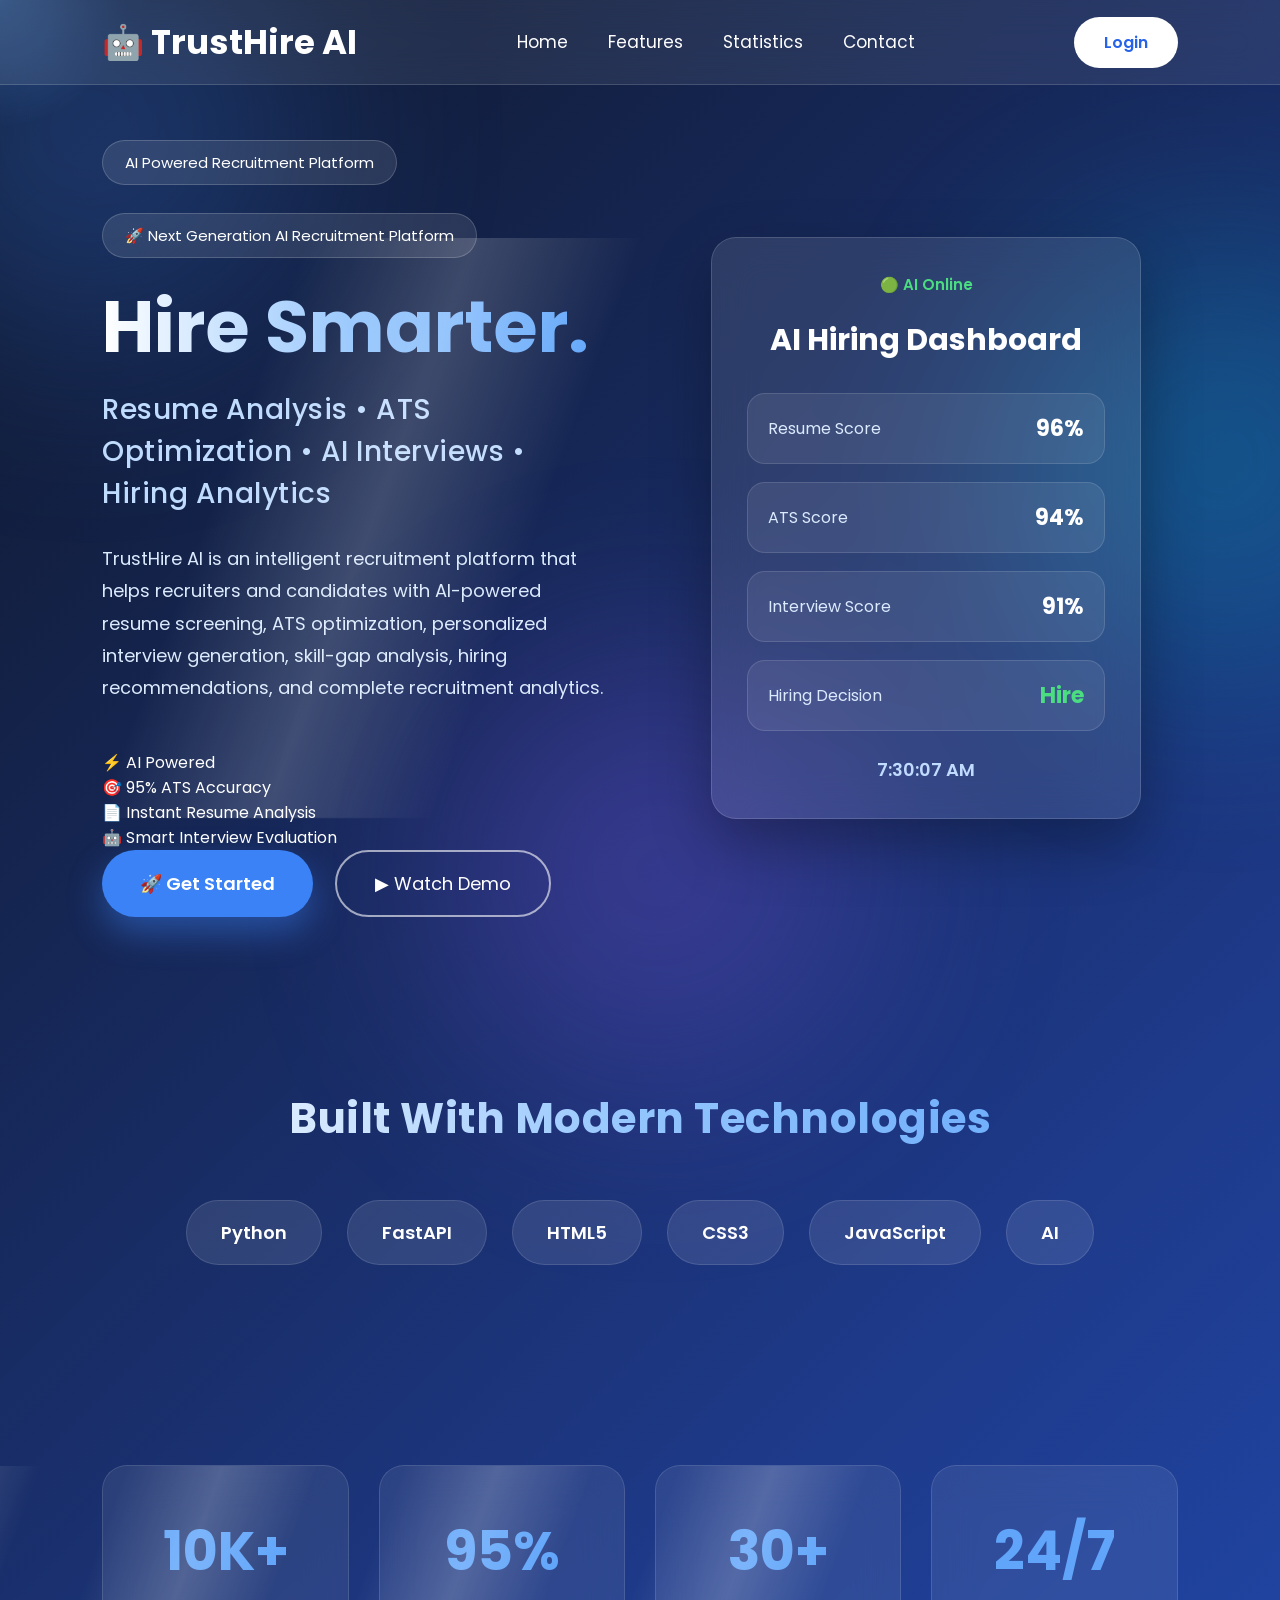
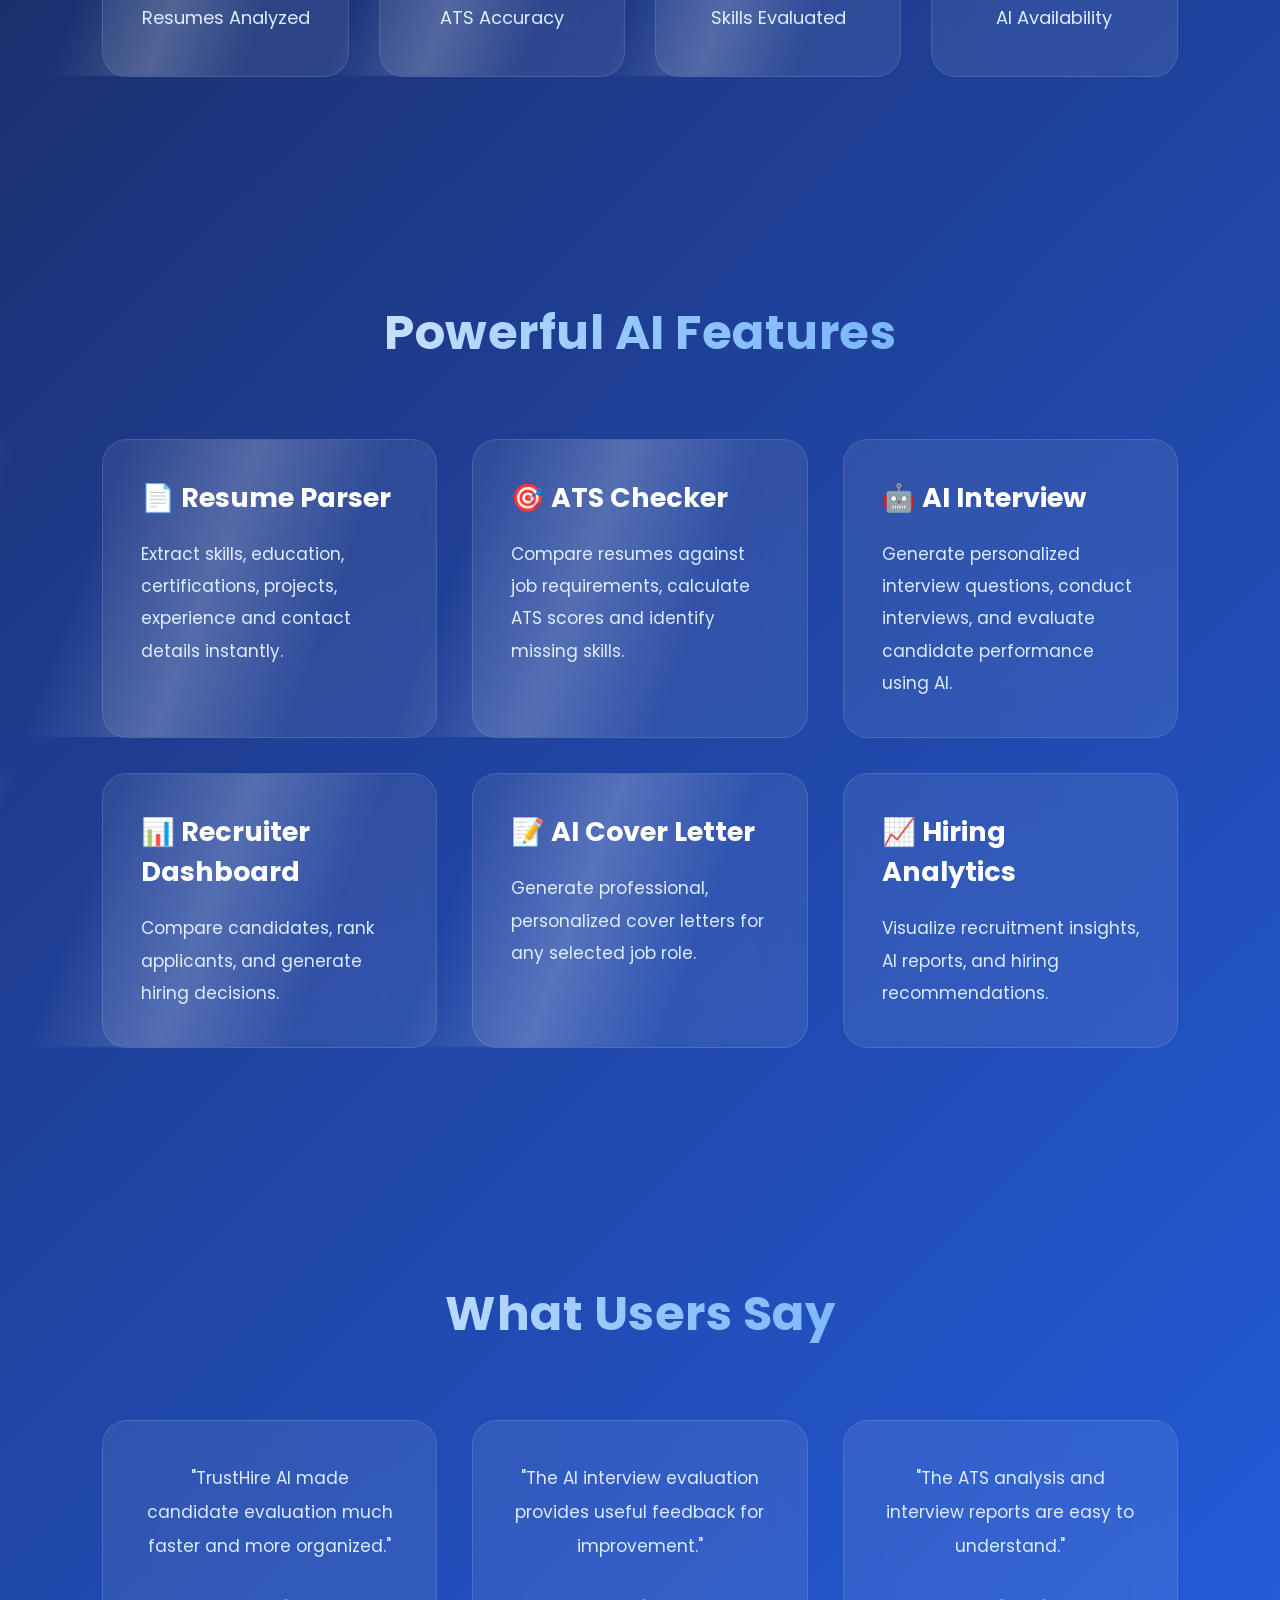
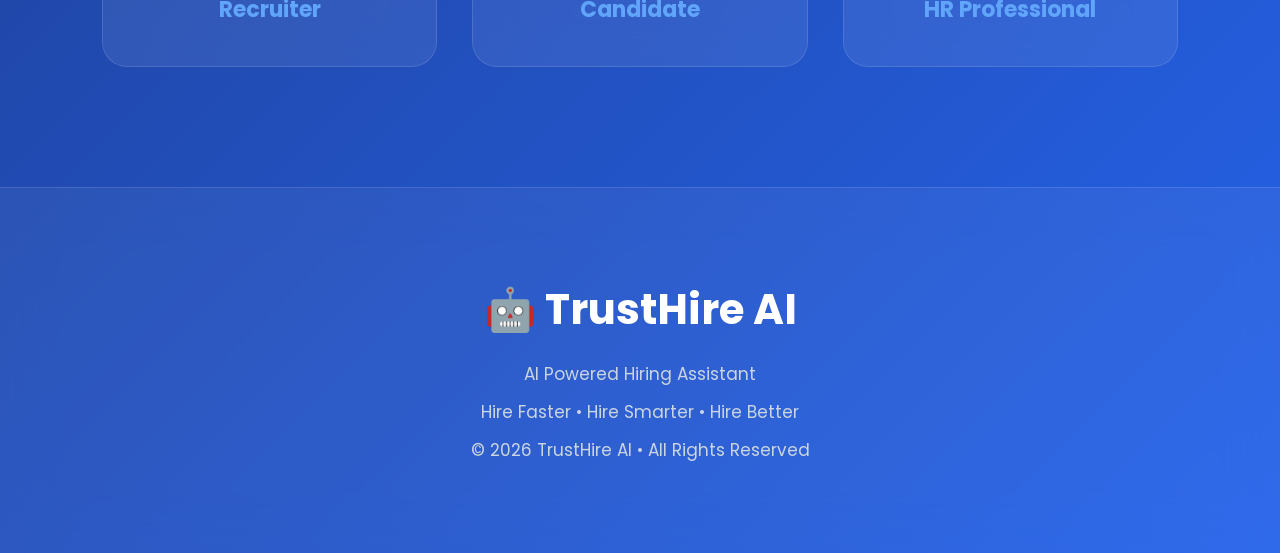
==== frontend/index.html @ 92799401 "Initial commit: TrustHire AI" ====
<!DOCTYPE html>
<html lang="en">

<head>

    <meta charset="UTF-8">

    <meta name="viewport"
        content="width=device-width, initial-scale=1.0">

    <title>TrustHire AI</title>

    <link rel="stylesheet"
        href="/frontend/css/home.css">

    <link href="https://fonts.googleapis.com/css2?family=Poppins:wght@300;400;500;600;700&display=swap"
        rel="stylesheet">

</head>

<body>

    <!-- ================= Loading Screen ================= -->

    <div id="loader">

        <div class="loaderCircle"></div>

        <h1>TrustHire AI</h1>

        <p>Preparing AI Hiring Assistant...</p>

    </div>

    <!-- ================= Mouse Glow ================= -->

    <div class="mouseGlow"></div>

    <div class="blob blob1"></div>
    <div class="blob blob2"></div>
    <div class="blob blob3"></div>

    <!-- ================= Navbar ================= -->

    <nav class="glassNav">

        <div class="logo">

            🤖 TrustHire AI

        </div>

        <ul>

            <li><a href="#">Home</a></li>

            <li><a href="#features">Features</a></li>

            <li><a href="#stats">Statistics</a></li>

            <li><a href="#contact">Contact</a></li>

        </ul>

        <button class="loginBtn">

            Login

        </button>

    </nav>

    <!-- ================= Hero ================= -->

    <section class="hero reveal">

        <div class="hero-left">

            <span class="badge">

                AI Powered Recruitment Platform

            </span>

            <span class="badge">

    🚀 Next Generation AI Recruitment Platform

</span>

        <h1>

            Hire Smarter.
            Recruit Faster.
            Build Better Teams.

        </h1>

    <h2>

            Resume Analysis • ATS Optimization • AI Interviews • Hiring Analytics

    </h2>

<p>

            TrustHire AI is an intelligent recruitment platform that helps
            recruiters and candidates with AI-powered resume screening,
            ATS optimization, personalized interview generation,
            skill-gap analysis, hiring recommendations,
            and complete recruitment analytics.

</p>

        <div class="hero-highlights">

            <div>⚡ AI Powered</div>

            <div>🎯 95% ATS Accuracy</div>

            <div>📄 Instant Resume Analysis</div>

            <div>🤖 Smart Interview Evaluation</div>

            </div>

            <div class="heroButtons">

                <button id="uploadBtn"
                    onclick="window.location.href='/frontend/upload.html'">

                    🚀 Get Started

                </button>

                <button class="secondaryBtn">

                    ▶ Watch Demo

                </button>

            </div>

        </div>

        <div class="hero-right">

            <div class="dashboard">

                <h3>AI Hiring Dashboard</h3>

                <div class="progressCard">

                    <span>Resume Score</span>

                    <span id="resumeCounter">0%</span>

                </div>

                <div class="progressCard">

                    <span>ATS Score</span>

                    <span id="atsCounter">0%</span>

                </div>

                <div class="progressCard">

                    <span>Interview Score</span>

                    <span id="interviewCounter">0%</span>

                </div>

                <div class="progressCard">

                    <span>Hiring Decision</span>

                    <span class="hire">

                        Hire

                    </span>

                </div>

            </div>

        </div>

    </section>

    <!-- ================= Trusted Technologies ================= -->

    <section
        class="trusted reveal">

        <h2>

            Built With Modern Technologies

        </h2>

        <div class="logos">

            <span>Python</span>

            <span>FastAPI</span>

            <span>HTML5</span>

            <span>CSS3</span>

            <span>JavaScript</span>

            <span>AI</span>

        </div>

    </section>

    <!-- ================= Statistics ================= -->

    <section
        id="stats"
        class="stats reveal">

        <div class="statCard">

            <h1>10K+</h1>

            <p>Resumes Analyzed</p>

        </div>

        <div class="statCard">

            <h1>95%</h1>

            <p>ATS Accuracy</p>

        </div>

        <div class="statCard">

            <h1>30+</h1>

            <p>Skills Evaluated</p>

        </div>

        <div class="statCard">

            <h1>24/7</h1>

            <p>AI Availability</p>

        </div>

    </section>

    <!-- ================= Features ================= -->

    <section
        id="features"
        class="features reveal">

        <h2>

            Powerful AI Features

        </h2>

        <div class="featureGrid">

            <div class="card">

                <h3>📄 Resume Parser</h3>

                <p>

                    Extract skills, education,
                    certifications, projects,
                    experience and contact details instantly.

                </p>

            </div>

            <div class="card">

                <h3>🎯 ATS Checker</h3>

                <p>

                    Compare resumes against job requirements,
                    calculate ATS scores and identify missing skills.

                </p>

            </div>

            <div class="card">

                <h3>🤖 AI Interview</h3>

                <p>

                    Generate personalized interview questions,
                    conduct interviews,
                    and evaluate candidate performance using AI.

                </p>

            </div>

            <div class="card">

                <h3>📊 Recruiter Dashboard</h3>

                <p>

                    Compare candidates,
                    rank applicants,
                    and generate hiring decisions.

                </p>

            </div>

            <div class="card">

                <h3>📝 AI Cover Letter</h3>

                <p>

                    Generate professional,
                    personalized cover letters
                    for any selected job role.

                </p>

            </div>

            <div class="card">

                <h3>📈 Hiring Analytics</h3>

                <p>

                    Visualize recruitment insights,
                    AI reports,
                    and hiring recommendations.

                </p>

            </div>

        </div>

    </section>

    <!-- ================= Testimonials ================= -->

    <section
        class="testimonials reveal">

        <h2>

            What Users Say

        </h2>

        <div class="testimonialGrid">

            <div class="testimonial">

                <p>

                    "TrustHire AI made candidate evaluation much faster and more organized."

                </p>

                <h4>

                    Recruiter

                </h4>

            </div>

            <div class="testimonial">

                <p>

                    "The AI interview evaluation provides useful feedback for improvement."

                </p>

                <h4>

                    Candidate

                </h4>

            </div>

            <div class="testimonial">

                <p>

                    "The ATS analysis and interview reports are easy to understand."

                </p>

                <h4>

                    HR Professional

                </h4>

            </div>

        </div>

    </section>

    <!-- ================= Footer ================= -->

    <footer
        id="contact"
        class="reveal">

        <h2>

            🤖 TrustHire AI

        </h2>

        <p>

            AI Powered Hiring Assistant

        </p>

        <p>

            Hire Faster • Hire Smarter • Hire Better

        </p>

        <p>

            © 2026 TrustHire AI • All Rights Reserved

        </p>

    </footer>

    <script src="/frontend/js/app.js"></script>

</body>

</html>
---- frontend/css/home.css ----
/* ==========================================
   TrustHire AI
   Premium Home Page
========================================== */

*{
    margin:0;
    padding:0;
    box-sizing:border-box;
    font-family:'Poppins',sans-serif;
}

html{
    scroll-behavior:smooth;
}

body{

    background:linear-gradient(
        135deg,
        #0f172a 0%,
        #1e3a8a 45%,
        #2563eb 100%
    );

    color:#ffffff;

    overflow-x:hidden;

    position:relative;

}

/* ==========================================
Loader
========================================== */

#loader{

    position:fixed;

    inset:0;

    background:#0f172a;

    display:flex;

    flex-direction:column;

    justify-content:center;

    align-items:center;

    z-index:999999;

    transition:.7s;

}

.loaderCircle{

    width:85px;

    height:85px;

    border-radius:50%;

    border:8px solid rgba(255,255,255,.25);

    border-top:8px solid #60a5fa;

    animation:spin 1s linear infinite;

    margin-bottom:25px;

}

#loader h1{

    font-size:34px;

    margin-bottom:10px;

}

#loader p{

    color:#cbd5e1;

}

@keyframes spin{

    100%{

        transform:rotate(360deg);

    }

}

/* ==========================================
Animated Background
========================================== */

.blob{

    position:fixed;

    width:420px;

    height:420px;

    border-radius:50%;

    filter:blur(110px);

    opacity:.28;

    z-index:-2;

    animation:blobMove 18s infinite alternate;

}

.blob1{

    background:#3b82f6;

    left:-120px;

    top:-80px;

}

.blob2{

    background:#06b6d4;

    right:-150px;

    top:250px;

}

.blob3{

    background:#8b5cf6;

    left:35%;

    bottom:-180px;

}

@keyframes blobMove{

    from{

        transform:translate(0,0);

    }

    to{

        transform:translate(120px,-70px) scale(1.15);

    }

}

/* ==========================================
Mouse Glow
========================================== */

.mouseGlow{

    position:fixed;

    width:260px;

    height:260px;

    border-radius:50%;

    background:

    radial-gradient(

        rgba(96,165,250,.30),

        transparent 70%

    );

    pointer-events:none;

    transform:translate(-50%,-50%);

    z-index:-1;

}

/* ==========================================
Navbar
========================================== */

.glassNav{

    width:100%;

    height:85px;

    position:fixed;

    top:0;

    left:0;

    display:flex;

    justify-content:space-between;

    align-items:center;

    padding:0 8%;

    backdrop-filter:blur(18px);

    background:rgba(255,255,255,.08);

    border-bottom:1px solid rgba(255,255,255,.15);

    z-index:1000;

}

.logo{

    font-size:34px;

    font-weight:700;

    color:white;

}

.glassNav ul{

    display:flex;

    list-style:none;

    gap:40px;

}

.glassNav ul li a{

    text-decoration:none;

    color:white;

    font-size:17px;

    transition:.3s;

}

.glassNav ul li a:hover{

    color:#60a5fa;

}

.loginBtn{

    padding:13px 30px;

    border:none;

    border-radius:40px;

    background:white;

    color:#2563eb;

    font-size:16px;

    font-weight:600;

    cursor:pointer;

    transition:.35s;

}

.loginBtn:hover{

    background:#2563eb;

    color:white;

    transform:translateY(-3px);

}

/* ==========================================
Hero
========================================== */

.hero{

    min-height:100vh;

    display:flex;

    justify-content:space-between;

    align-items:center;

    gap:70px;

    padding:140px 8% 80px;

}

.hero-left{

    flex:1;

}

.badge{

    display:inline-block;

    padding:10px 22px;

    border-radius:40px;

    background:rgba(255,255,255,.10);

    border:1px solid rgba(255,255,255,.18);

    margin-bottom:28px;

    font-size:15px;

}

.hero-left h1{

    font-size:72px;

    line-height:1.15;

    margin-bottom:20px;

}

.hero-left h2{

    color:#bfdbfe;

    font-size:28px;

    font-weight:500;

    margin-bottom:28px;

}

.hero-left p{

    color:#dbeafe;

    font-size:18px;

    line-height:1.8;

    max-width:700px;

    margin-bottom:45px;

}

/* ==========================================
Hero Buttons
========================================== */

.heroButtons{

    display:flex;

    gap:22px;

    flex-wrap:wrap;

}

#uploadBtn{

    padding:18px 38px;

    border:none;

    border-radius:50px;

    background:#3b82f6;

    color:white;

    font-size:18px;

    font-weight:600;

    cursor:pointer;

    transition:.35s;

    box-shadow:0 15px 35px rgba(59,130,246,.45);

}

#uploadBtn:hover{

    transform:translateY(-5px);

    background:#2563eb;

}

.secondaryBtn{

    padding:18px 38px;

    border-radius:50px;

    border:2px solid rgba(255,255,255,.6);

    background:transparent;

    color:white;

    cursor:pointer;

    font-size:18px;

    transition:.35s;

}

.secondaryBtn:hover{

    background:white;

    color:#2563eb;

}

/* ==========================================
Hero Dashboard
========================================== */

.hero-right{

    flex:1;

    display:flex;

    justify-content:center;

}

.dashboard{

    width:430px;

    background:rgba(255,255,255,.10);

    backdrop-filter:blur(22px);

    border:1px solid rgba(255,255,255,.15);

    border-radius:25px;

    padding:35px;

    box-shadow:0 25px 60px rgba(0,0,0,.30);

    animation:floatCard 5s ease-in-out infinite;

}

.dashboard h3{

    text-align:center;

    font-size:30px;

    margin-bottom:30px;

}
/* ==========================================
Dashboard Cards
========================================== */

.progressCard{

    display:flex;

    justify-content:space-between;

    align-items:center;

    padding:18px 20px;

    margin:18px 0;

    border-radius:18px;

    background:rgba(255,255,255,.08);

    border:1px solid rgba(255,255,255,.12);

    transition:.35s;

}

.progressCard:hover{

    transform:translateY(-6px);

    background:rgba(255,255,255,.14);

}

.progressCard span:first-child{

    color:#dbeafe;

    font-size:16px;

}

.progressCard span:last-child{

    font-size:22px;

    font-weight:700;

    color:#ffffff;

}

.hire{

    color:#4ade80 !important;

}

.status{

    text-align:center;

    margin-bottom:22px;

    font-size:15px;

    font-weight:600;

    color:#4ade80;

}

.clock{

    margin-top:25px;

    text-align:center;

    color:#bfdbfe;

    font-size:18px;

    font-weight:600;

}

@keyframes floatCard{

    0%{

        transform:translateY(0px);

    }

    50%{

        transform:translateY(-14px);

    }

    100%{

        transform:translateY(0px);

    }

}

/* ==========================================
Trusted Technologies
========================================== */

.trusted{

    padding:90px 8%;

    text-align:center;

}

.trusted h2{

    font-size:42px;

    margin-bottom:50px;

}

.logos{

    display:flex;

    justify-content:center;

    align-items:center;

    flex-wrap:wrap;

    gap:25px;

}

.logos span{

    padding:18px 34px;

    border-radius:50px;

    background:rgba(255,255,255,.10);

    border:1px solid rgba(255,255,255,.12);

    font-size:18px;

    font-weight:600;

    transition:.35s;

}

.logos span:hover{

    background:#2563eb;

    transform:translateY(-6px);

}

/* ==========================================
Statistics
========================================== */

.stats{

    padding:110px 8%;

    display:grid;

    grid-template-columns:repeat(4,1fr);

    gap:30px;

}

.statCard{

    text-align:center;

    padding:45px 25px;

    border-radius:25px;

    background:rgba(255,255,255,.08);

    border:1px solid rgba(255,255,255,.12);

    backdrop-filter:blur(20px);

    transition:.35s;

}

.statCard:hover{

    transform:translateY(-10px);

    background:rgba(255,255,255,.14);

}

.statCard h1{

    font-size:54px;

    color:#60a5fa;

    margin-bottom:12px;

}

.statCard p{

    color:#dbeafe;

    font-size:18px;

}

/* ==========================================
Features
========================================== */

.features{

    padding:110px 8%;

}

.features h2{

    text-align:center;

    font-size:48px;

    margin-bottom:70px;

}

.featureGrid{

    display:grid;

    grid-template-columns:repeat(3,1fr);

    gap:35px;

}

.card{

    background:rgba(255,255,255,.08);

    border-radius:25px;

    padding:38px;

    border:1px solid rgba(255,255,255,.12);

    backdrop-filter:blur(20px);

    transition:.35s;

}

.card:hover{

    transform:translateY(-10px);

    background:rgba(255,255,255,.15);

}

.card h3{

    font-size:27px;

    margin-bottom:20px;

}

.card p{

    color:#dbeafe;

    line-height:1.9;

    font-size:17px;

}

/* ==========================================
Section Titles
========================================== */

section h2{

    letter-spacing:.5px;

}

section{

    position:relative;

}
/* ==========================================
Testimonials
========================================== */

.testimonials{

    padding:120px 8%;

    text-align:center;

}

.testimonials h2{

    font-size:48px;

    margin-bottom:70px;

}

.testimonialGrid{

    display:grid;

    grid-template-columns:repeat(3,1fr);

    gap:35px;

}

.testimonial{

    padding:40px;

    border-radius:25px;

    background:rgba(255,255,255,.08);

    backdrop-filter:blur(20px);

    border:1px solid rgba(255,255,255,.12);

    transition:.4s;

    position:relative;

    overflow:hidden;

}

.testimonial::before{

    content:"";

    position:absolute;

    width:180px;

    height:180px;

    background:rgba(96,165,250,.18);

    border-radius:50%;

    top:-80px;

    right:-80px;

    transition:.5s;

}

.testimonial:hover{

    transform:translateY(-12px);

    background:rgba(255,255,255,.15);

}

.testimonial:hover::before{

    transform:scale(1.3);

}

.testimonial p{

    color:#dbeafe;

    line-height:2;

    font-size:17px;

    margin-bottom:30px;

}

.testimonial h4{

    color:#60a5fa;

    font-size:22px;

}

/* ==========================================
Footer
========================================== */

footer{

    padding:90px 8%;

    text-align:center;

    background:rgba(255,255,255,.05);

    backdrop-filter:blur(25px);

    border-top:1px solid rgba(255,255,255,.12);

}

footer h2{

    font-size:42px;

    margin-bottom:20px;

}

footer p{

    color:#cbd5e1;

    margin-top:12px;

    font-size:17px;

}

/* ==========================================
Scroll Reveal
========================================== */

.reveal{

    opacity:0;

    transform:translateY(80px);

    transition:1s;

}

.reveal.active{

    opacity:1;

    transform:translateY(0);

}

/* ==========================================
Hover Glow Effect
========================================== */

.card,
.statCard,
.testimonial,
.progressCard{

    position:relative;

}

.card::after,
.statCard::after,
.testimonial::after,
.progressCard::after{

    content:"";

    position:absolute;

    inset:0;

    border-radius:inherit;

    opacity:0;

    transition:.4s;

    box-shadow:

    0 0 40px rgba(96,165,250,.30);

}

.card:hover::after,
.statCard:hover::after,
.testimonial:hover::after,
.progressCard:hover::after{

    opacity:1;

}

/* ==========================================
Floating Animation
========================================== */

@keyframes float{

    0%{

        transform:translateY(0px);

    }

    50%{

        transform:translateY(-10px);

    }

    100%{

        transform:translateY(0px);

    }

}

.dashboard{

    animation:float 5s ease-in-out infinite;

}

/* ==========================================
Gradient Text
========================================== */

.hero h1,
.features h2,
.stats h2,
.trusted h2,
.testimonials h2{

    background:linear-gradient(
        90deg,
        #ffffff,
        #93c5fd,
        #60a5fa
    );

    background-clip: text;
    -webkit-background-clip: text;
    -webkit-text-fill-color: transparent;
    color: transparent;

}

/* ==========================================
Selection Color
========================================== */

::selection{

    background:#3b82f6;

    color:white;

}

/* ==========================================
Scrollbar
========================================== */

::-webkit-scrollbar{

    width:10px;

}

::-webkit-scrollbar-track{

    background:#0f172a;

}

::-webkit-scrollbar-thumb{

    background:#3b82f6;

    border-radius:20px;

}

::-webkit-scrollbar-thumb:hover{

    background:#2563eb;

}
/* ==========================================
Responsive Design
========================================== */

@media (max-width:1200px){

.hero{

flex-direction:column;

text-align:center;

padding-top:140px;

}

.hero-left{

order:2;

}

.hero-right{

order:1;

}

.stats{

grid-template-columns:repeat(2,1fr);

}

.featureGrid{

grid-template-columns:repeat(2,1fr);

}

.testimonialGrid{

grid-template-columns:repeat(2,1fr);

}

}

/* ==========================================
Tablet
========================================== */

@media (max-width:900px){

.glassNav{

padding:0 25px;

}

.glassNav ul{

display:none;

}

.hero{

padding:120px 30px 80px;

}

.hero-left h1{

font-size:54px;

}

.hero-left h2{

font-size:24px;

}

.dashboard{

width:100%;

max-width:500px;

}

.stats{

grid-template-columns:1fr;

}

.featureGrid{

grid-template-columns:1fr;

}

.testimonialGrid{

grid-template-columns:1fr;

}

}

/* ==========================================
Mobile
========================================== */

@media (max-width:600px){

.logo{

font-size:26px;

}

.hero{

padding:110px 20px 60px;

}

.hero-left h1{

font-size:40px;

}

.hero-left h2{

font-size:20px;

}

.hero-left p{

font-size:16px;

}

.heroButtons{

flex-direction:column;

}

#uploadBtn,

.secondaryBtn{

width:100%;

}

.dashboard{

padding:25px;

}

.progressCard{

padding:15px;

}

.features{

padding:70px 20px;

}

.stats{

padding:70px 20px;

}

.testimonials{

padding:70px 20px;

}

.trusted{

padding:70px 20px;

}

footer{

padding:60px 20px;

}

}

/* ==========================================
Back To Top Button
========================================== */

#topBtn{

position:fixed;

bottom:30px;

right:30px;

width:55px;

height:55px;

border:none;

border-radius:50%;

background:#2563eb;

color:white;

font-size:22px;

cursor:pointer;

box-shadow:0 15px 35px rgba(37,99,235,.35);

opacity:0;

visibility:hidden;

transition:.35s;

z-index:999;

}

#topBtn:hover{

transform:translateY(-5px);

background:#1d4ed8;

}

#topBtn.show{

opacity:1;

visibility:visible;

}

/* ==========================================
Utility Classes
========================================== */

.hidden{

display:none;

}

.text-center{

text-align:center;

}

.mt-20{

margin-top:20px;

}

.mt-40{

margin-top:40px;

}

.mb-20{

margin-bottom:20px;

}

.mb-40{

margin-bottom:40px;

}

/* ==========================================
Smooth Fade Animation
========================================== */

.fadeIn{

animation:fadeIn .8s ease forwards;

}

@keyframes fadeIn{

from{

opacity:0;

transform:translateY(30px);

}

to{

opacity:1;

transform:translateY(0);

}

}

/* ==========================================
Pulse Animation
========================================== */

@keyframes pulse{

0%{

transform:scale(1);

}

50%{

transform:scale(1.04);

}

100%{

transform:scale(1);

}

}

#uploadBtn{

animation:pulse 2.5s infinite;

}

/* ==========================================
Glass Border Shine
========================================== */

.card::before,
.statCard::before,
.dashboard::before,
.testimonial::before{

content:"";

position:absolute;

top:0;

left:-120%;

width:80%;

height:100%;

background:linear-gradient(

90deg,

transparent,

rgba(255,255,255,.18),

transparent

);

transform:skewX(-20deg);

transition:.8s;

pointer-events:none;

}

.card:hover::before,
.statCard:hover::before,
.dashboard:hover::before,
.testimonial:hover::before{

left:130%;

}

/* ==========================================
End of Home CSS
Version 2.0
TrustHire AI
========================================== */
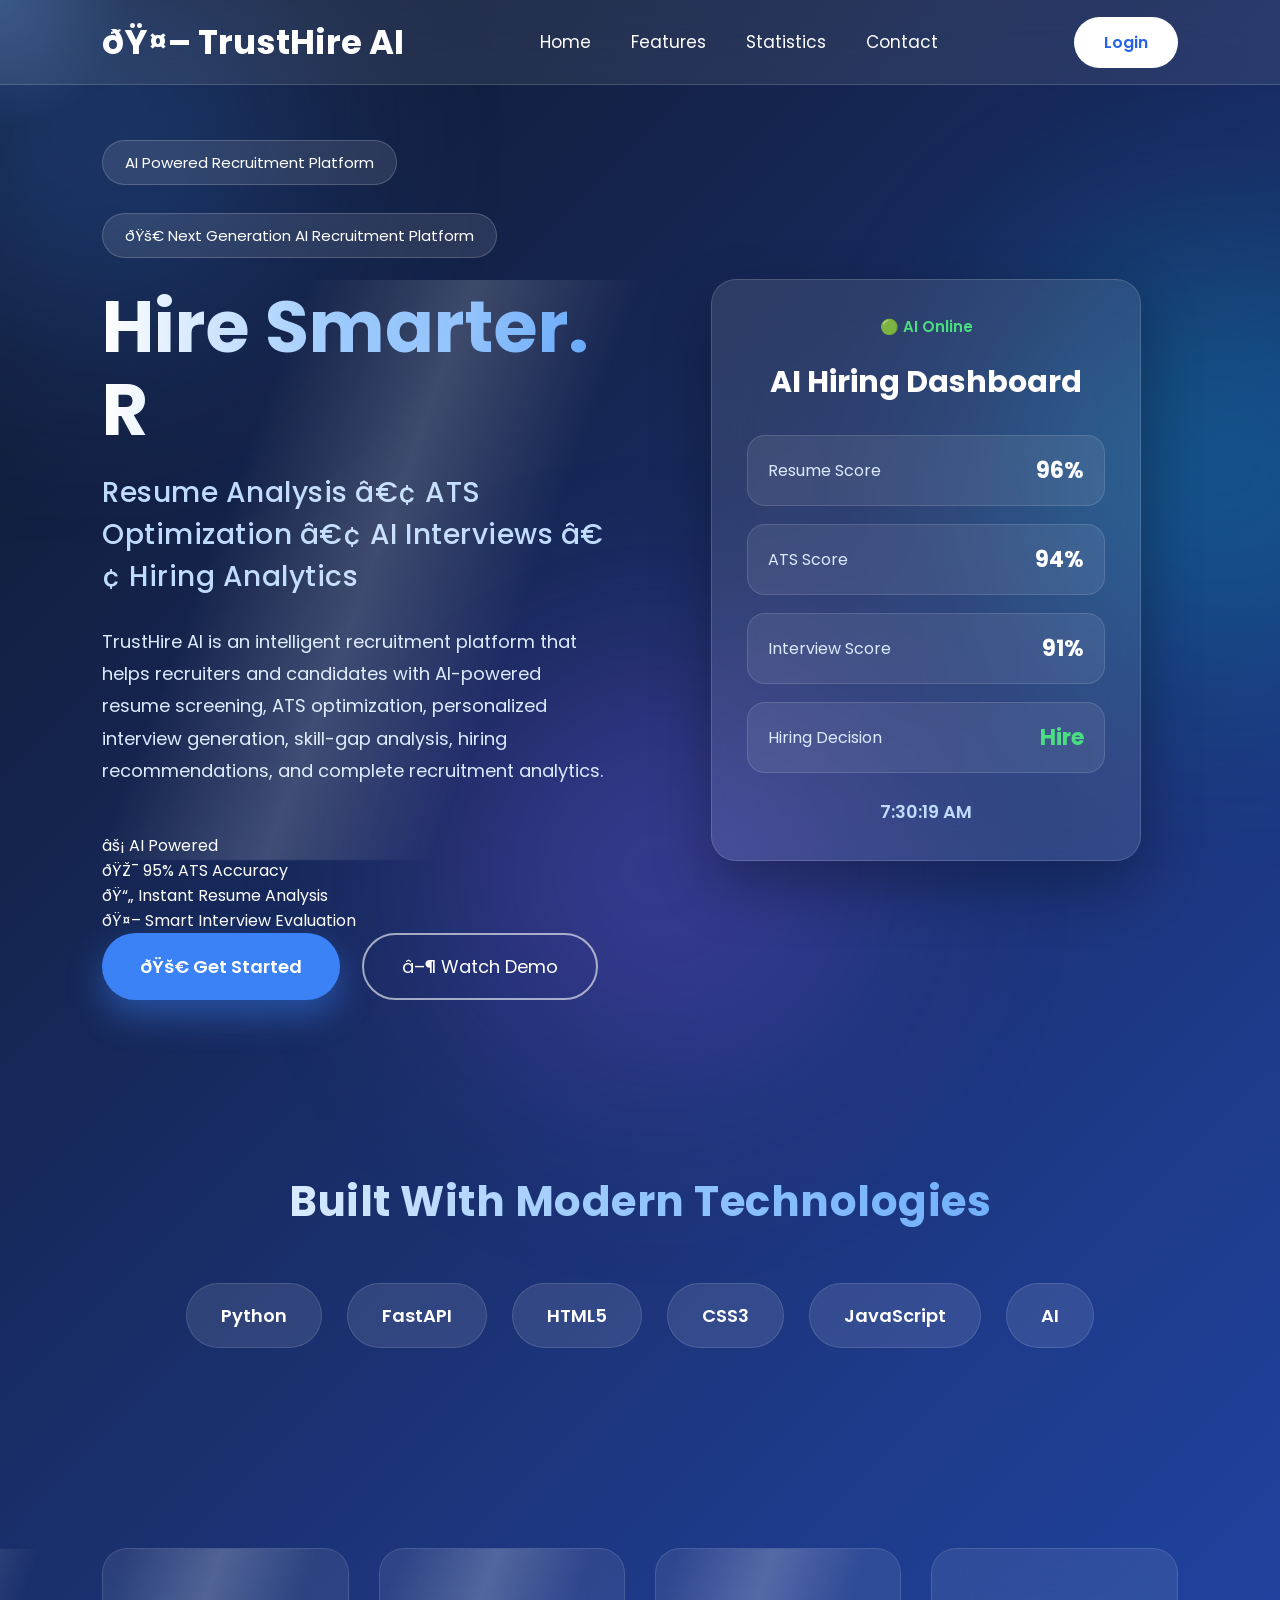
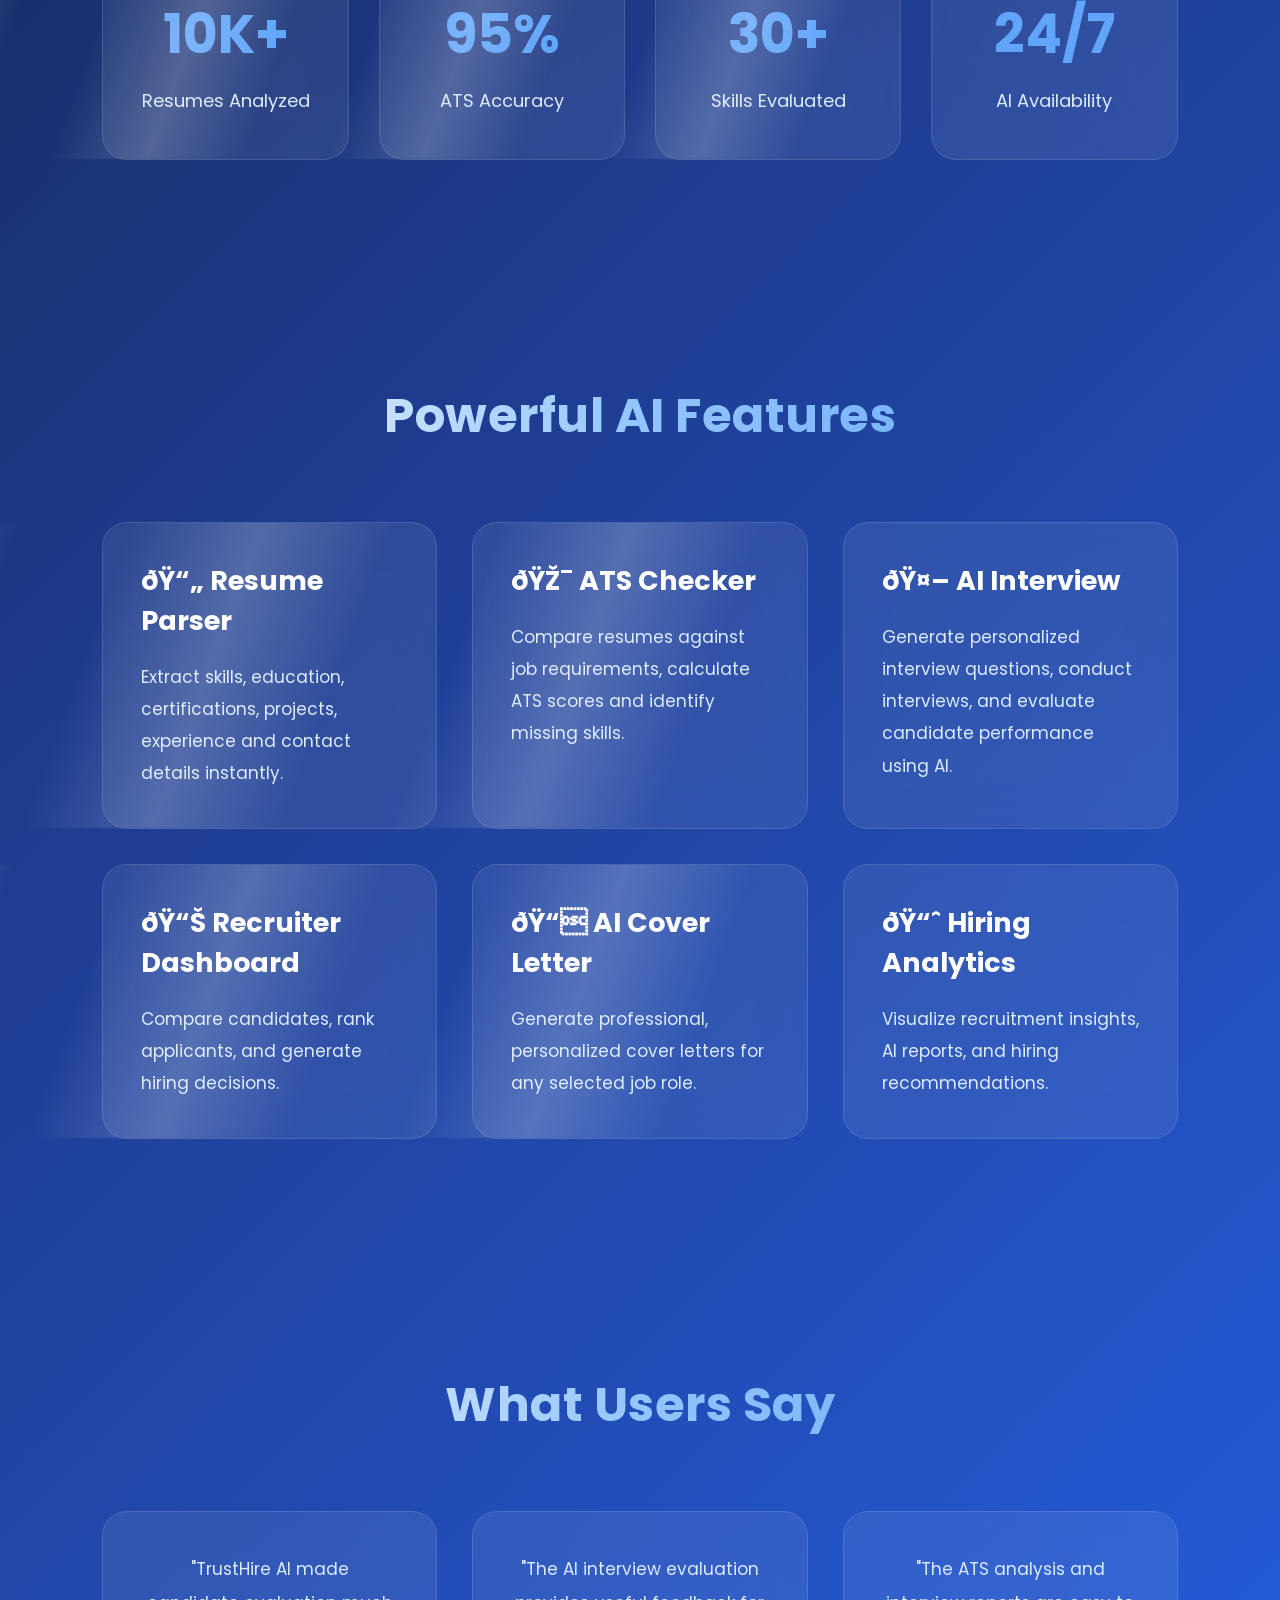
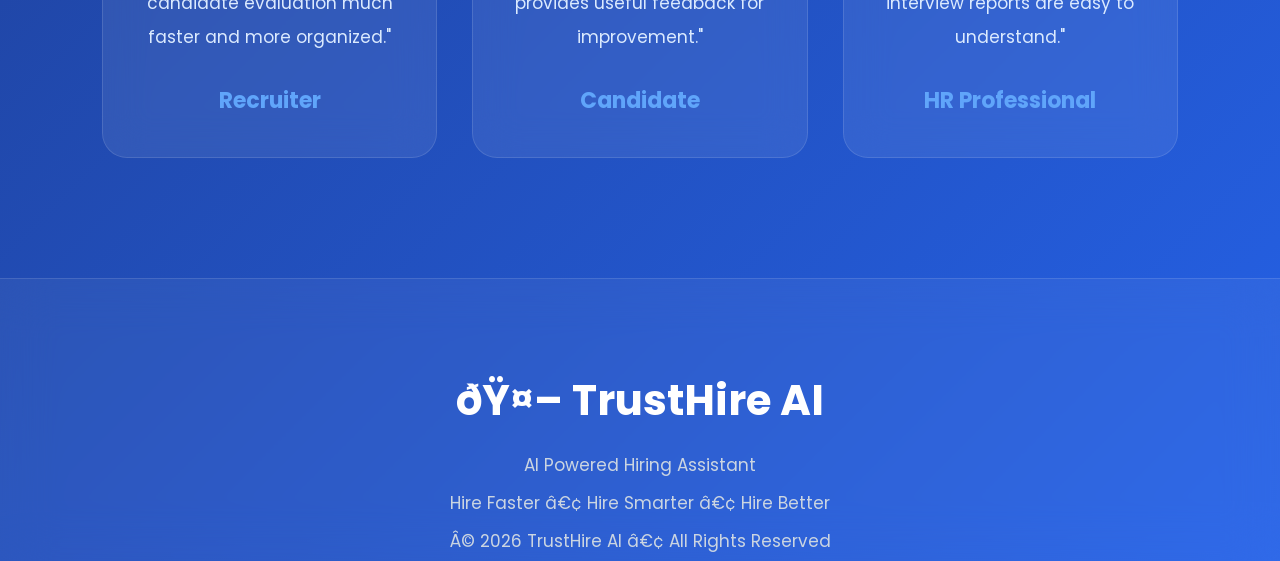
==== commit faac4a6b: "checkpoint before deployment and email notifications" ====
--- a/frontend/index.html
+++ b/frontend/index.html
@@ -1,4 +1,4 @@
-<!DOCTYPE html>
+﻿<!DOCTYPE html>
 <html lang="en">
 
 <head>
@@ -46,7 +46,7 @@
 
         <div class="logo">
 
-            🤖 TrustHire AI
+            ðŸ¤– TrustHire AI
 
         </div>
 
@@ -62,7 +62,7 @@
 
         </ul>
 
-        <button class="loginBtn">
+        <button class="loginBtn" onclick="window.location.href='/frontend/auth.html'">
 
             Login
 
@@ -84,7 +84,7 @@
 
             <span class="badge">
 
-    🚀 Next Generation AI Recruitment Platform
+    ðŸš€ Next Generation AI Recruitment Platform
 
 </span>
 
@@ -98,7 +98,7 @@
 
     <h2>
 
-            Resume Analysis • ATS Optimization • AI Interviews • Hiring Analytics
+            Resume Analysis â€¢ ATS Optimization â€¢ AI Interviews â€¢ Hiring Analytics
 
     </h2>
 
@@ -114,13 +114,13 @@
 
         <div class="hero-highlights">
 
-            <div>⚡ AI Powered</div>
-
-            <div>🎯 95% ATS Accuracy</div>
-
-            <div>📄 Instant Resume Analysis</div>
-
-            <div>🤖 Smart Interview Evaluation</div>
+            <div>âš¡ AI Powered</div>
+
+            <div>ðŸŽ¯ 95% ATS Accuracy</div>
+
+            <div>ðŸ“„ Instant Resume Analysis</div>
+
+            <div>ðŸ¤– Smart Interview Evaluation</div>
 
             </div>
 
@@ -129,13 +129,13 @@
                 <button id="uploadBtn"
                     onclick="window.location.href='/frontend/upload.html'">
 
-                    🚀 Get Started
+                    ðŸš€ Get Started
 
                 </button>
 
                 <button class="secondaryBtn">
 
-                    ▶ Watch Demo
+                    â–¶ Watch Demo
 
                 </button>
 
@@ -276,7 +276,7 @@
 
             <div class="card">
 
-                <h3>📄 Resume Parser</h3>
+                <h3>ðŸ“„ Resume Parser</h3>
 
                 <p>
 
@@ -290,7 +290,7 @@
 
             <div class="card">
 
-                <h3>🎯 ATS Checker</h3>
+                <h3>ðŸŽ¯ ATS Checker</h3>
 
                 <p>
 
@@ -303,7 +303,7 @@
 
             <div class="card">
 
-                <h3>🤖 AI Interview</h3>
+                <h3>ðŸ¤– AI Interview</h3>
 
                 <p>
 
@@ -317,7 +317,7 @@
 
             <div class="card">
 
-                <h3>📊 Recruiter Dashboard</h3>
+                <h3>ðŸ“Š Recruiter Dashboard</h3>
 
                 <p>
 
@@ -331,7 +331,7 @@
 
             <div class="card">
 
-                <h3>📝 AI Cover Letter</h3>
+                <h3>ðŸ“ AI Cover Letter</h3>
 
                 <p>
 
@@ -345,7 +345,7 @@
 
             <div class="card">
 
-                <h3>📈 Hiring Analytics</h3>
+                <h3>ðŸ“ˆ Hiring Analytics</h3>
 
                 <p>
 
@@ -434,7 +434,7 @@
 
         <h2>
 
-            🤖 TrustHire AI
+            ðŸ¤– TrustHire AI
 
         </h2>
 
@@ -446,13 +446,13 @@
 
         <p>
 
-            Hire Faster • Hire Smarter • Hire Better
+            Hire Faster â€¢ Hire Smarter â€¢ Hire Better
 
         </p>
 
         <p>
 
-            © 2026 TrustHire AI • All Rights Reserved
+            Â© 2026 TrustHire AI â€¢ All Rights Reserved
 
         </p>
 
@@ -462,4 +462,4 @@
 
 </body>
 
-</html>+</html>
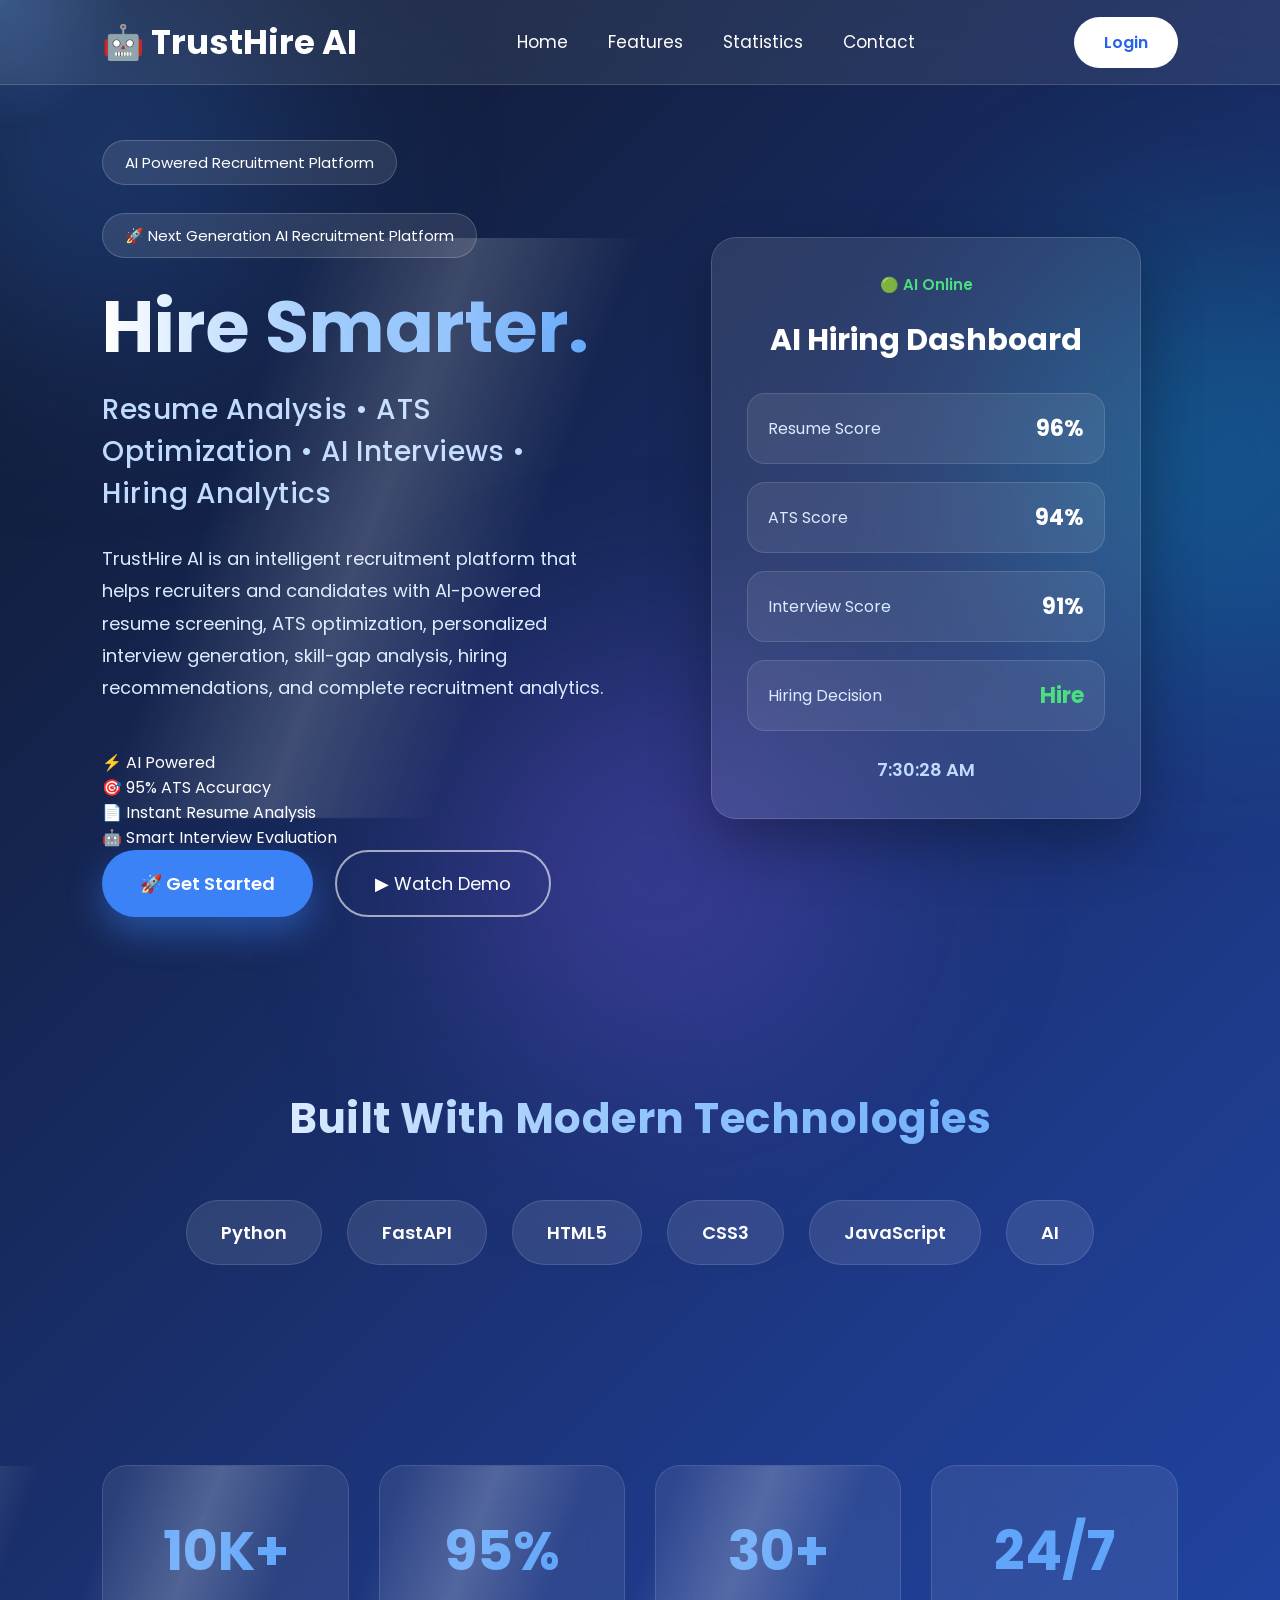
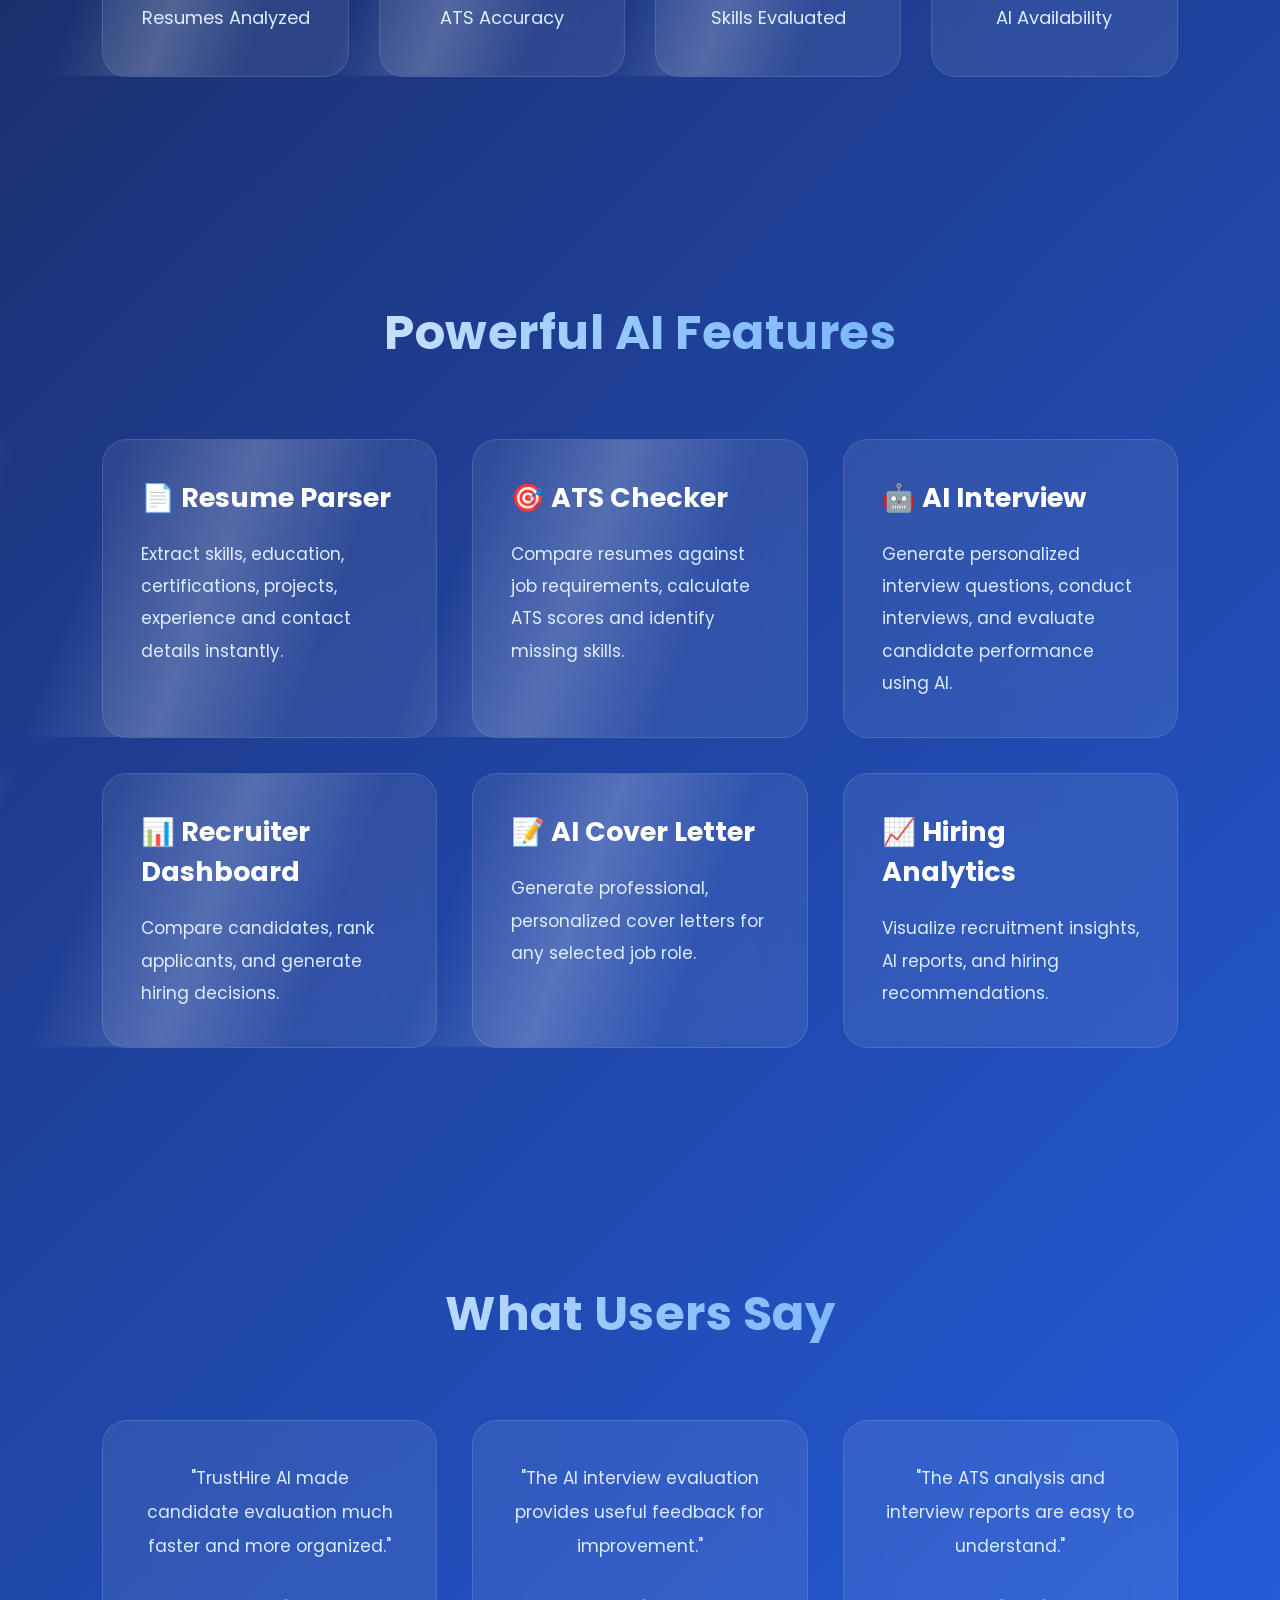
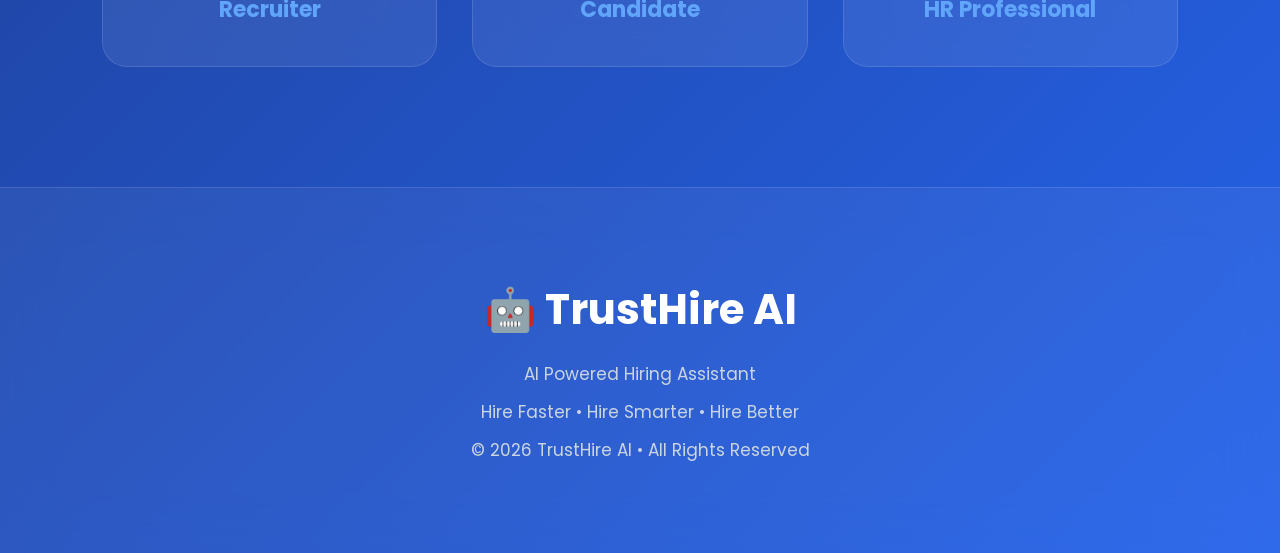
==== commit 5718113e: "Fix homepage UTF-8 emoji encoding" ====
--- a/frontend/index.html
+++ b/frontend/index.html
@@ -1,4 +1,4 @@
-﻿<!DOCTYPE html>
+<!DOCTYPE html>
 <html lang="en">
 
 <head>
@@ -46,7 +46,7 @@
 
         <div class="logo">
 
-            ðŸ¤– TrustHire AI
+            🤖 TrustHire AI
 
         </div>
 
@@ -84,7 +84,7 @@
 
             <span class="badge">
 
-    ðŸš€ Next Generation AI Recruitment Platform
+    🚀 Next Generation AI Recruitment Platform
 
 </span>
 
@@ -98,7 +98,7 @@
 
     <h2>
 
-            Resume Analysis â€¢ ATS Optimization â€¢ AI Interviews â€¢ Hiring Analytics
+            Resume Analysis • ATS Optimization • AI Interviews • Hiring Analytics
 
     </h2>
 
@@ -114,13 +114,13 @@
 
         <div class="hero-highlights">
 
-            <div>âš¡ AI Powered</div>
-
-            <div>ðŸŽ¯ 95% ATS Accuracy</div>
-
-            <div>ðŸ“„ Instant Resume Analysis</div>
-
-            <div>ðŸ¤– Smart Interview Evaluation</div>
+            <div>⚡ AI Powered</div>
+
+            <div>🎯 95% ATS Accuracy</div>
+
+            <div>📄 Instant Resume Analysis</div>
+
+            <div>🤖 Smart Interview Evaluation</div>
 
             </div>
 
@@ -129,13 +129,13 @@
                 <button id="uploadBtn"
                     onclick="window.location.href='/frontend/upload.html'">
 
-                    ðŸš€ Get Started
+                    🚀 Get Started
 
                 </button>
 
                 <button class="secondaryBtn">
 
-                    â–¶ Watch Demo
+                    ▶ Watch Demo
 
                 </button>
 
@@ -276,7 +276,7 @@
 
             <div class="card">
 
-                <h3>ðŸ“„ Resume Parser</h3>
+                <h3>📄 Resume Parser</h3>
 
                 <p>
 
@@ -290,7 +290,7 @@
 
             <div class="card">
 
-                <h3>ðŸŽ¯ ATS Checker</h3>
+                <h3>🎯 ATS Checker</h3>
 
                 <p>
 
@@ -303,7 +303,7 @@
 
             <div class="card">
 
-                <h3>ðŸ¤– AI Interview</h3>
+                <h3>🤖 AI Interview</h3>
 
                 <p>
 
@@ -317,7 +317,7 @@
 
             <div class="card">
 
-                <h3>ðŸ“Š Recruiter Dashboard</h3>
+                <h3>📊 Recruiter Dashboard</h3>
 
                 <p>
 
@@ -331,7 +331,7 @@
 
             <div class="card">
 
-                <h3>ðŸ“ AI Cover Letter</h3>
+                <h3>📝 AI Cover Letter</h3>
 
                 <p>
 
@@ -345,7 +345,7 @@
 
             <div class="card">
 
-                <h3>ðŸ“ˆ Hiring Analytics</h3>
+                <h3>📈 Hiring Analytics</h3>
 
                 <p>
 
@@ -434,7 +434,7 @@
 
         <h2>
 
-            ðŸ¤– TrustHire AI
+            🤖 TrustHire AI
 
         </h2>
 
@@ -446,13 +446,13 @@
 
         <p>
 
-            Hire Faster â€¢ Hire Smarter â€¢ Hire Better
+            Hire Faster • Hire Smarter • Hire Better
 
         </p>
 
         <p>
 
-            Â© 2026 TrustHire AI â€¢ All Rights Reserved
+            © 2026 TrustHire AI • All Rights Reserved
 
         </p>
 
